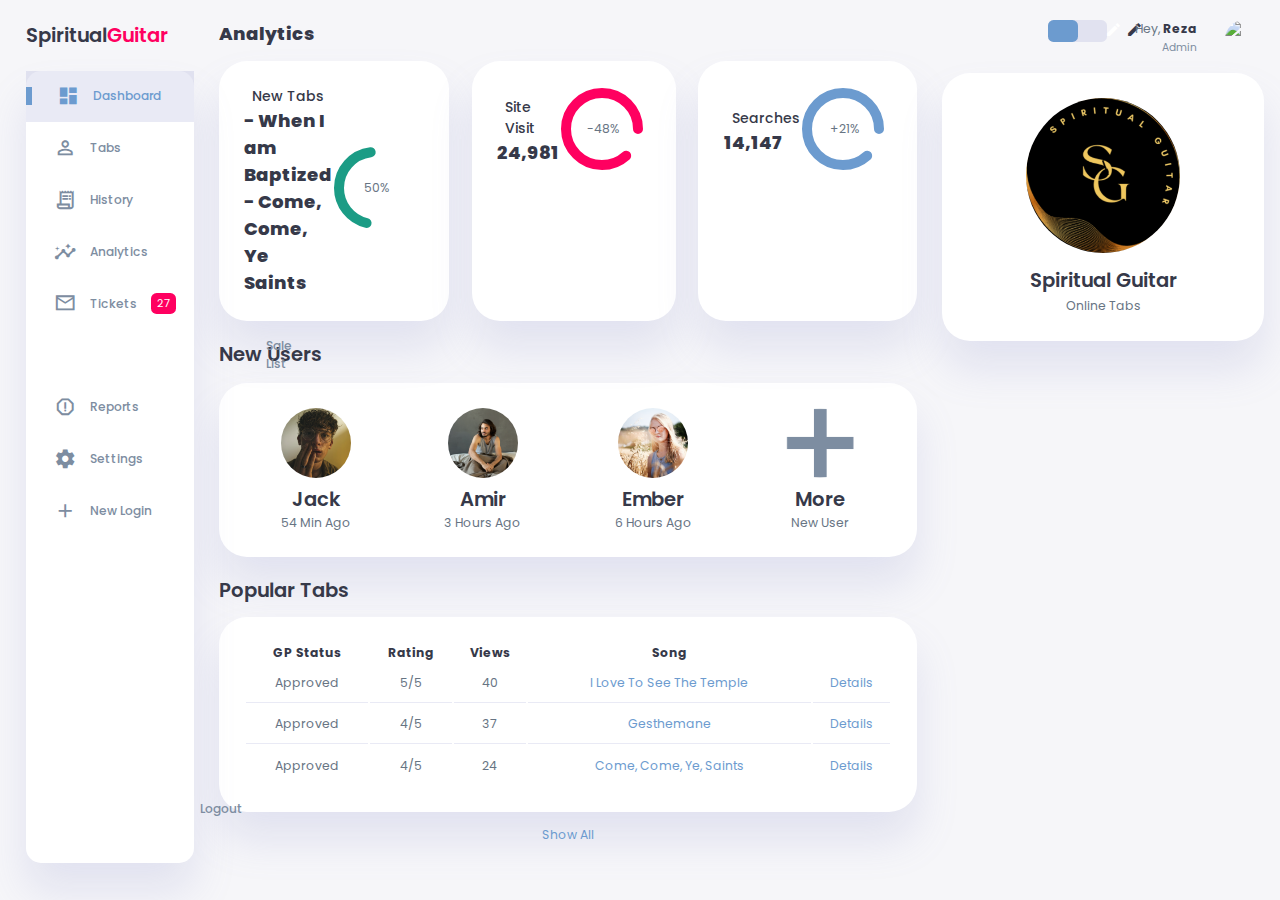
==== index.html @ ee1a5080 "Add files via upload" ====
<!DOCTYPE html>
<html lang="en">

<head>
    <meta charset="UTF-8">
    <meta name="viewport" content="width=device-width, initial-scale=1.0">
    <link href="https://fonts.googleapis.com/icon?family=Material+Icons+Sharp" rel="stylesheet">
    <link rel="stylesheet" href="style.css">
    <title>Responsive Dashboard Design #1 | AsmrProg</title>
</head>

<body>

  

    <div class="container">
        <!-- Sidebar Sectio                    <span class="material-icons-sharp">
n -->
        <aside>
            <div class="toggle">
                <div class="logo">
                    <h2>Spiritual<span class="danger">Guitar</span></h2>
                </div>
                <div class="close" id="close-btn">
                    <span class="material-icons-sharp">
                        close
                    </span>
                </div>
            </div>

            <div class="sidebar">
                <a href="#" class="active">
                    <span class="material-icons-sharp">
                        dashboard
                    </span>
                    <h3>Dashboard</h3>
                </a>
                <a href="tabs.html">
                    <span class="material-icons-sharp">
                        person_outline
                    </span>
                    <h3>Tabs</h3>
                </a>
                <a href="#">
                    <span class="material-icons-sharp">
                        receipt_long
                    </span>
                    <h3>History</h3>
                </a>
                <a href="#">
                    <span class="material-icons-sharp">
                        insights
                    </span>
                    <h3>Analytics</h3>
                </a>
                <a href="#">
                    <span class="material-icons-sharp">
                        mail_outline
                    </span>
                    <h3>Tickets</h3>
                    <span class="message-count">27</span>
                </a>
                <a href="#">
                    <span class="material-icons-sharp">
                        inventory
                    </span>
                    <h3>Sale List</h3>
                </a>
                <a href="#">
                    <span class="material-icons-sharp">
                        report_gmailerrorred
                    </span>
                    <h3>Reports</h3>
                </a>
                <a href="#">
                    <span class="material-icons-sharp">
                        settings
                    </span>
                    <h3>Settings</h3>
                </a>
                <a href="#">
                    <span class="material-icons-sharp">
                        add
                    </span>
                    <h3>New Login</h3>
                </a>
                <a href="#">
                    <span class="material-icons-sharp">
                        logout
                    </span>
                    <h3>Logout</h3>
                </a>
            </div>
        </aside>
        <!-- End of Sidebar Section -->

        <!-- Main Content -->
        <main>
            <h1>Analytics</h1>
            <!-- Analyses -->
            <div class="analyse">
                <div class="sales">
                    <div class="status">
                        <div class="info">
                            <h3>New Tabs</h3>
                  
                            <h1>- When I am Baptized</h1>
                            <h1>- Come, Come, Ye Saints</h1>
                        </div>
                        <div class="progresss">
                            <svg>
                                <circle cx="38" cy="38" r="36"></circle>
                            </svg>
                            <div class="percentage">
                                <p>50%</p>
                            </div>
                        </div>
                    </div>
                </div>
                <div class="visits">
                    <div class="status">
                        <div class="info">
                            <h3>Site Visit</h3>
                            <h1>24,981</h1>
                        </div>
                        <div class="progresss">
                            <svg>
                                <circle cx="38" cy="38" r="36"></circle>
                            </svg>
                            <div class="percentage">
                                <p>-48%</p>
                            </div>
                        </div>
                    </div>
                </div>
                <div class="searches">
                    <div class="status">
                        <div class="info">
                            <h3>Searches</h3>
                            <h1>14,147</h1>
                        </div>
                        <div class="progresss">
                            <svg>
                                <circle cx="38" cy="38" r="36"></circle>
                            </svg>
                            <div class="percentage">
                                <p>+21%</p>
                            </div>
                        </div>
                    </div>
                </div>
            </div>
            <!-- End of Analyses -->

            <!-- New Users Section -->
            <div class="new-users">
                <h2>New Users</h2>
                <div class="user-list">
                    <div class="user">
                        <img src="profile-2.jpg">
                        <h2>Jack</h2>
                        <p>54 Min Ago</p>
                    </div>
                    <div class="user">
                        <img src="profile-3.jpg">
                        <h2>Amir</h2>
                        <p>3 Hours Ago</p>
                    </div>
                    <div class="user">
                        <img src="profile-4.jpg">
                        <h2>Ember</h2>
                        <p>6 Hours Ago</p>
                    </div>
                    <div class="user">
                        <img src="plus.png">
                        <h2>More</h2>
                        <p>New User</p>
                    </div>
                </div>
            </div>
            <!-- End of New Users Section -->

            <!-- Recent Orders Table -->
            <div class="recent-orders">
                <h2>Popular Tabs</h2>
                <table>
                    <thead>
                        <tr>
                            <th>GP Status</th>
                            <th>Rating</th>
                            <th>Views</th>
                            <th>Song</th>
                            <th></th>
                        </tr>
                    </thead>
                    <tbody></tbody>
                </table>
                <a href="#">Show All</a>
            </div>
            <!-- End of Recent Orders -->

        </main>
        <!-- End of Main Content -->

        <!-- Right Section -->
        <div class="right-section">
            <div class="nav">
                <button id="menu-btn">
                    <span class="material-icons-sharp">
                        menu
                    </span>
                </button>
                <div class="dark-mode">
                    <span class="material-icons-sharp active">
                        light_mode
                    </span>
                    <span class="material-icons-sharp">
                        dark_mode
                    </span>
                </div>

                <div class="profile">
                    <div class="info">
                        <p>Hey, <b>Reza</b></p>
                        <small class="text-muted">Admin</small>
                    </div>
                    <div class="profile-photo">
                        <img src="images/profile-1.jpg">
                    </div>
                </div>

            </div>
            <!-- End of Nav -->

            <div class="user-profile">
                <div class="logo">
                    <img src="Untitled design.png">
                    <h2>Spiritual Guitar</h2>
                    <p>Online Tabs</p>
                </div>
            </div>

           
        </div>


    </div>

    <script src="orders.js"></script>
    <script src="index.js"></script>
</body>

</html>
---- style.css ----
@import url('https://fonts.googleapis.com/css2?family=Poppins:wght@300;400;500;600;700;800&display=swap');

:root{
    --color-primary: #6C9BCF;
    --color-danger: #FF0060;
    --color-success: #1B9C85;
    --color-warning: #F7D060;
    --color-white: #fff;
    --color-info-dark: #7d8da1;
    --color-dark: #363949;
    --color-light: rgba(132, 139, 200, 0.18);
    --color-dark-variant: #677483;
    --color-background: #f6f6f9;

    --card-border-radius: 2rem;
    --border-radius-1: 0.4rem;
    --border-radius-2: 1.2rem;

    --card-padding: 1.8rem;
    --padding-1: 1.2rem;

    --box-shadow: 0 2rem 3rem var(--color-light);
}

.dark-mode-variables{
    --color-background: #181a1e;
    --color-white: #202528;
    --color-dark: #edeffd;
    --color-dark-variant: #a3bdcc;
    --color-light: rgba(0, 0, 0, 0.4);
    --box-shadow: 0 2rem 3rem var(--color-light);
}

*{
    margin: 0;
    padding: 0;
    outline: 0;
    appearance: 0;
    border: 0;
    text-decoration: none;
    box-sizing: border-box;
}

html{
    font-size: 14px;
}

body{
    width: 100vw;
    height: 100vh;
    font-family: 'Poppins', sans-serif;
    font-size: 0.88rem;
    user-select: none;
    overflow-x: hidden;
    color: var(--color-dark);
    background-color: var(--color-background);
}

a{
    color: var(--color-dark);
}

img{
    display: block;
    width: 100%;
    object-fit: cover;
}

h1{
    font-weight: 800;
    font-size: 1.3rem;
}

h2{
    font-weight: 600;
    font-size: 1.4rem;
}

h3{
    font-weight: 500;
    font-size: 0.87rem;
}

small{
    font-size: 0.76rem;
}

p{
    color: var(--color-dark-variant);
}

b{
    color: var(--color-dark);
}

.text-muted{
    color: var(--color-info-dark);
}

.primary{
    color: var(--color-primary);
}

.danger{
    color: var(--color-danger);
}

.success{
    color: var(--color-success);
}

.warning{
    color: var(--color-warning);
}

.container{
    display: grid;
    width: 96%;
    margin: 0 auto;
    gap: 1.8rem;
    grid-template-columns: 12rem auto 23rem;
}

aside{
    height: 100vh;
}

aside .toggle{
    display: flex;
    align-items: center;
    justify-content: space-between;
    margin-top: 1.4rem;
}

aside .toggle .logo{
    display: flex;
    gap: 0.5rem;
}

aside .toggle .logo img{
    width: 2rem;
    height: 2rem;
}

aside .toggle .close{
    padding-right: 1rem;
    display: none;
}

aside .sidebar{
    display: flex;
    flex-direction: column;
    background-color: var(--color-white);
    box-shadow: var(--box-shadow);
    border-radius: 15px;
    height: 88vh;
    position: relative;
    top: 1.5rem;
    transition: all 0.3s ease;
}

aside .sidebar:hover{
    box-shadow: none;
}

aside .sidebar a{
    display: flex;
    align-items: center;
    color: var(--color-info-dark);
    height: 3.7rem;
    gap: 1rem;
    position: relative;
    margin-left: 2rem;
    transition: all 0.3s ease;
}

aside .sidebar a span{
    font-size: 1.6rem;
    transition: all 0.3s ease;
}

aside .sidebar a:last-child{
    position: absolute;
    bottom: 2rem;
    width: 100%;
}

aside .sidebar a.active{
    width: 100%;
    color: var(--color-primary);
    background-color: var(--color-light);
    margin-left: 0;
}

aside .sidebar a.active::before{
    content: '';
    width: 6px;
    height: 18px;
    background-color: var(--color-primary);
}

aside .sidebar a.active span{
    color: var(--color-primary);
    margin-left: calc(1rem - 3px);
}

aside .sidebar a:hover{
    color: var(--color-primary);
}

aside .sidebar a:hover span{
    margin-left: 0.6rem;
}

aside .sidebar .message-count{
    background-color: var(--color-danger);
    padding: 2px 6px;
    color: var(--color-white);
    font-size: 11px;
    border-radius: var(--border-radius-1);
}

main{
    margin-top: 1.4rem;
}

main .analyse{
    display: grid;
    grid-template-columns: repeat(3, 1fr);
    gap: 1.6rem;
}

main .analyse > div{
    background-color: var(--color-white);
    padding: var(--card-padding);
    border-radius: var(--card-border-radius);
    margin-top: 1rem;
    box-shadow: var(--box-shadow);
    cursor: pointer;
    transition: all 0.3s ease;
}
images/
main .analyse > div:hover{
    box-shadow: none;
}

main .analyse > div .status{
    display: flex;
    align-items: center;
    justify-content: space-between;
}

main .analyse h3{
    margin-left: 0.6rem;
    font-size: 1rem;
}

main .analyse .progresss{
    position: relative;
    width: 92px;
    height: 92px;
    border-radius: 50%;
}

main .analyse svg{
    width: 7rem;
    height: 7rem;
}

main .analyse svg circle{
    fill: none;
    stroke-width: 10;
    stroke-linecap: round;
    transform: translate(5px, 5px);
}

main .analyse .sales svg circle{
    stroke: var(--color-success);
    stroke-dashoffset: -65;
    stroke-dasharray: 100;
}

main .analyse .visits svg circle{
    stroke: var(--color-danger);
    stroke-dashoffset: -30;
    stroke-dasharray: 200;
}

main .analyse .searches svg circle{
    stroke: var(--color-primary);
    stroke-dashoffset: -30;
    stroke-dasharray: 200;
}

main .analyse .progresss .percentage{
    position: absolute;
    top: -3px;
    left: -1px;
    display: flex;
    align-items: center;
    justify-content: center;
    height: 100%;
    width: 100%;
}

main .new-users{
    margin-top: 1.3rem;
}

main .new-users .user-list{
    background-color: var(--color-white);
    padding: var(--card-padding);
    border-radius: var(--card-border-radius);
    margin-top: 1rem;
    box-shadow: var(--box-shadow);
    display: flex;
    justify-content: space-around;
    flex-wrap: wrap;
    gap: 1.4rem;
    cursor: pointer;
    transition: all 0.3s ease;
}

main .new-users .user-list:hover{
    box-shadow: none;
}

main .new-users .user-list .user{
    display: flex;
    flex-direction: column;
    align-items: center;
    justify-content: center;
}

main .new-users .user-list .user img{
    width: 5rem;
    height: 5rem;
    margin-bottom: 0.4rem;
    border-radius: 50%;
}

main .recent-orders{
    margin-top: 1.3rem;
}

main .recent-orders h2{
    margin-bottom: 0.8rem;
}

main .recent-orders table{
    background-color: var(--color-white);
    width: 100%;
    padding: var(--card-padding);
    text-align: center;
    box-shadow: var(--box-shadow);
    border-radius: var(--card-border-radius);
    transition: all 0.3s ease;
}

main .recent-orders table:hover{
    box-shadow: none;
}

main table tbody td{
    height: 2.8rem;
    border-bottom: 1px solid var(--color-light);
    color: var(--color-dark-variant);
}

main table tbody tr:last-child td{
    border: none;
}

main .recent-orders a{
    text-align: center;
    display: block;
    margin: 1rem auto;
    color: var(--color-primary);
}

.right-section{
    margin-top: 1.4rem;
}

.right-section .nav{
    display: flex;
    justify-content: end;
    gap: 2rem;
}

.right-section .nav button{
    display: none;
}

.right-section .dark-mode{
    background-color: var(--color-light);
    display: flex;
    justify-content: space-between;
    align-items: center;
    height: 1.6rem;
    width: 4.2rem;
    cursor: pointer;
    border-radius: var(--border-radius-1);
}

.right-section .dark-mode span{
    font-size: 1.2rem;
    width: 50%;
    height: 100%;
    display: flex;
    align-items: center;
    justify-content: center;
}

.right-section .dark-mode span.active{
    background-color: var(--color-primary);
    color: white;
    border-radius: var(--border-radius-1);
}

.right-section .nav .profile{
    display: flex;
    gap: 2rem;
    text-align: right;
}

.right-section .nav .profile .profile-photo{
    width: 2.8rem;
    height: 2.8rem;
    border-radius: 50%;
    overflow: hidden;
}

.right-section .user-profile{
    display: flex;
    justify-content: center;
    text-align: center;
    margin-top: 1rem;
    background-color: var(--color-white);
    padding: var(--card-padding);
    border-radius: var(--card-border-radius);
    box-shadow: var(--box-shadow);
    cursor: pointer;
    transition: all 0.3s ease;
}

.right-section .user-profile:hover{
    box-shadow: none;
}

.right-section .user-profile img{
    width: 11rem;
    height: auto;
    margin-bottom: 0.8rem;
    border-radius: 50%;
}

.right-section .user-profile h2{
    margin-bottom: 0.2rem;
}

.right-section .reminders{
    margin-top: 2rem;
}

.right-section .reminders .header{
    display: flex;
    align-items: center;
    justify-content: space-between;
    margin-bottom: 0.8rem;
}

.right-section .reminders .header span{
    padding: 10px;
    box-shadow: var(--box-shadow);
    background-color: var(--color-white);
    border-radius: 50%;
}

.right-section .reminders .notification{
    background-color: var(--color-white);
    display: flex;
    align-items: center;
    gap: 1rem;
    margin-bottom: 0.7rem;
    padding: 1.4rem var(--card-padding);
    border-radius: var(--border-radius-2);
    box-shadow: var(--box-shadow);
    cursor: pointer;
    transition: all 0.3s ease;
}

.right-section .reminders .notification:hover{
    box-shadow: none;
}

.right-section .reminders .notification .content{
    display: flex;
    justify-content: space-between;
    align-items: center;
    margin: 0;
    width: 100%;
}

.right-section .reminders .notification .icon{
    padding: 0.6rem;
    color: var(--color-white);
    background-color: var(--color-success);
    border-radius: 20%;
    display: flex;
}

.right-section .reminders .notification.deactive .icon{
    background-color: var(--color-danger);
}

.right-section .reminders .add-reminder{
    background-color: var(--color-white);
    border: 2px dashed var(--color-primary);
    color: var(--color-primary);
    display: flex;
    align-items: center;
    justify-content: center;
    cursor: pointer;
}

.right-section .reminders .add-reminder:hover{
    background-color: var(--color-primary);
    color: white;
}

.right-section .reminders .add-reminder div{
    display: flex;
    align-items: center;
    gap: 0.6rem;
}



@media screen and (max-width: 1200px) {
    .container{
        width: 95%;
        grid-template-columns: 7rem auto 23rem;
    }

    aside .logo h2{
        display: none;
    }

    aside .sidebar h3{
        display: none;
    }

    aside .sidebar a{
        width: 5.6rem;
    }

    aside .sidebar a:last-child{
        position: relative;
        margin-top: 1.8rem;
    }

    main .analyse{
        grid-template-columns: 1fr;
        gap: 0;
    }

    main .new-users .user-list .user{
        flex-basis: 40%;
    }

    main .recent-orders {
        width: 94%;
        position: absolute;
        left: 50%;
        transform: translateX(-50%);
        margin: 2rem 0 0 0.8rem;
    }

    main .recent-orders table{
        width: 83vw;
    }

    main table thead tr th:last-child,
    main table thead tr th:first-child{
        display: none;
    }

    main table tbody tr td:last-child,
    main table tbody tr td:first-child{
        display: none;
    }

}

@media screen and (max-width: 768px) {
    .container{
        width: 100%;
        grid-template-columns: 1fr;
        padding: 0 var(--padding-1);
    }

    aside{
        position: fixed;
        background-color: var(--color-white);
        width: 15rem;
        z-index: 3;
        box-shadow: 1rem 3rem 4rem var(--color-light);
        height: 100vh;
        left: -100%;
        display: none;
        animation: showMenu 0.4s ease forwards;
    }

    @keyframes showMenu {
       to{
        left: 0;
       } 
    }

    aside .logo{
        margin-left: 1rem;
    }

    aside .logo h2{
        display: inline;
    }

    aside .sidebar h3{
        display: inline;
    }

    aside .sidebar a{
        width: 100%;
        height: 3.4rem;
    }

    aside .sidebar a:last-child{
        position: absolute;
        bottom: 5rem;
    }

    aside .toggle .close{
        display: inline-block;
        cursor: pointer;
    }

    main{
        margin-top: 8rem;
        padding: 0 1rem;
    }

    main .new-users .user-list .user{
        flex-basis: 35%;
    }

    main .recent-orders{
        position: relative;
        margin: 3rem 0 0 0;
        width: 100%;
    }

    main .recent-orders table{
        width: 100%;
        margin: 0;
    }

    .right-section{
        width: 94%;
        margin: 0 auto 4rem;
    }

    .right-section .nav{
        position: fixed;
        top: 0;
        left: 0;
        align-items: center;
        background-color: var(--color-white);
        padding: 0 var(--padding-1);
        height: 4.6rem;
        width: 100%;
        z-index: 2;
        box-shadow: 0 1rem 1rem var(--color-light);
        margin: 0;
    }

    .right-section .nav .dark-mode{
        width: 4.4rem;
        position: absolute;
        left: 66%;
    }

    .right-section .profile .info{
        display: none;
    }

    .right-section .nav button{
        display: inline-block;
        background-color: transparent;
        cursor: pointer;
        color: var(--color-dark);
        position: absolute;
        left: 1rem;
    }

    .right-section .nav button span{
        font-size: 2rem;
    }

}
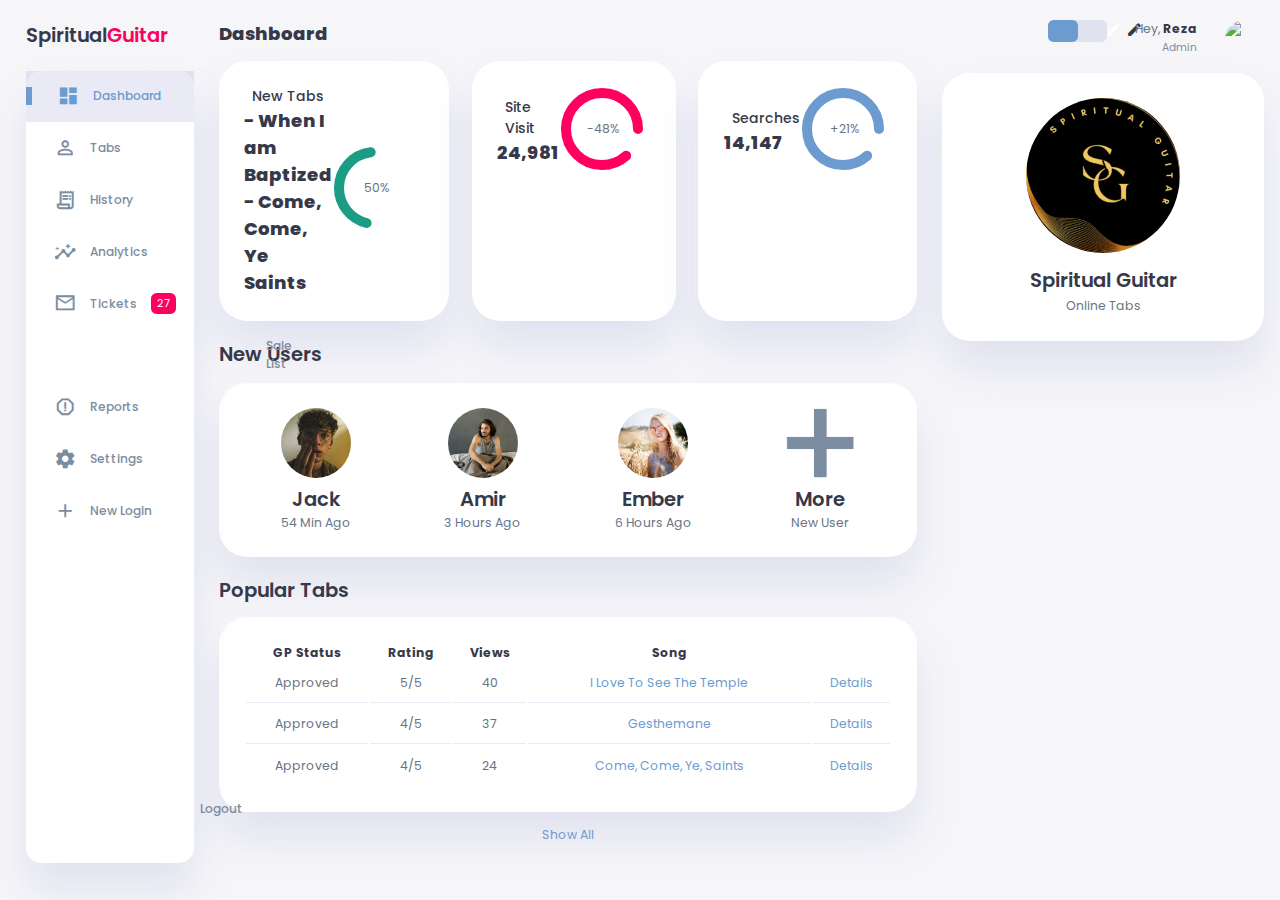
==== commit 3c122158: "Add files via upload" ====
--- a/index.html
+++ b/index.html
@@ -11,6 +11,7 @@
 
 <body>
 
+
   
 
     <div class="container">
@@ -96,7 +97,7 @@
 
         <!-- Main Content -->
         <main>
-            <h1>Analytics</h1>
+            <h1>Dashboard</h1>
             <!-- Analyses -->
             <div class="analyse">
                 <div class="sales">
@@ -248,6 +249,7 @@
 
     <script src="orders.js"></script>
     <script src="index.js"></script>
+    <script src="darkMode.js"></script>
 </body>
 
 </html>--- a/style.css
+++ b/style.css
@@ -30,6 +30,17 @@
     --color-light: rgba(0, 0, 0, 0.4);
     --box-shadow: 0 2rem 3rem var(--color-light);
 }
+
+header {
+height: 75px;
+with: 250px;
+font-size: 2.5rem;
+background: rgb(255,129,0);
+background: linear-gradient(90deg, rgba(255,129,0,1) 0%, rgba(189,53,53,1) 100%, rgba(0,212,255,1) 100%);
+padding:5%;
+;
+}
+
 
 *{
     margin: 0;
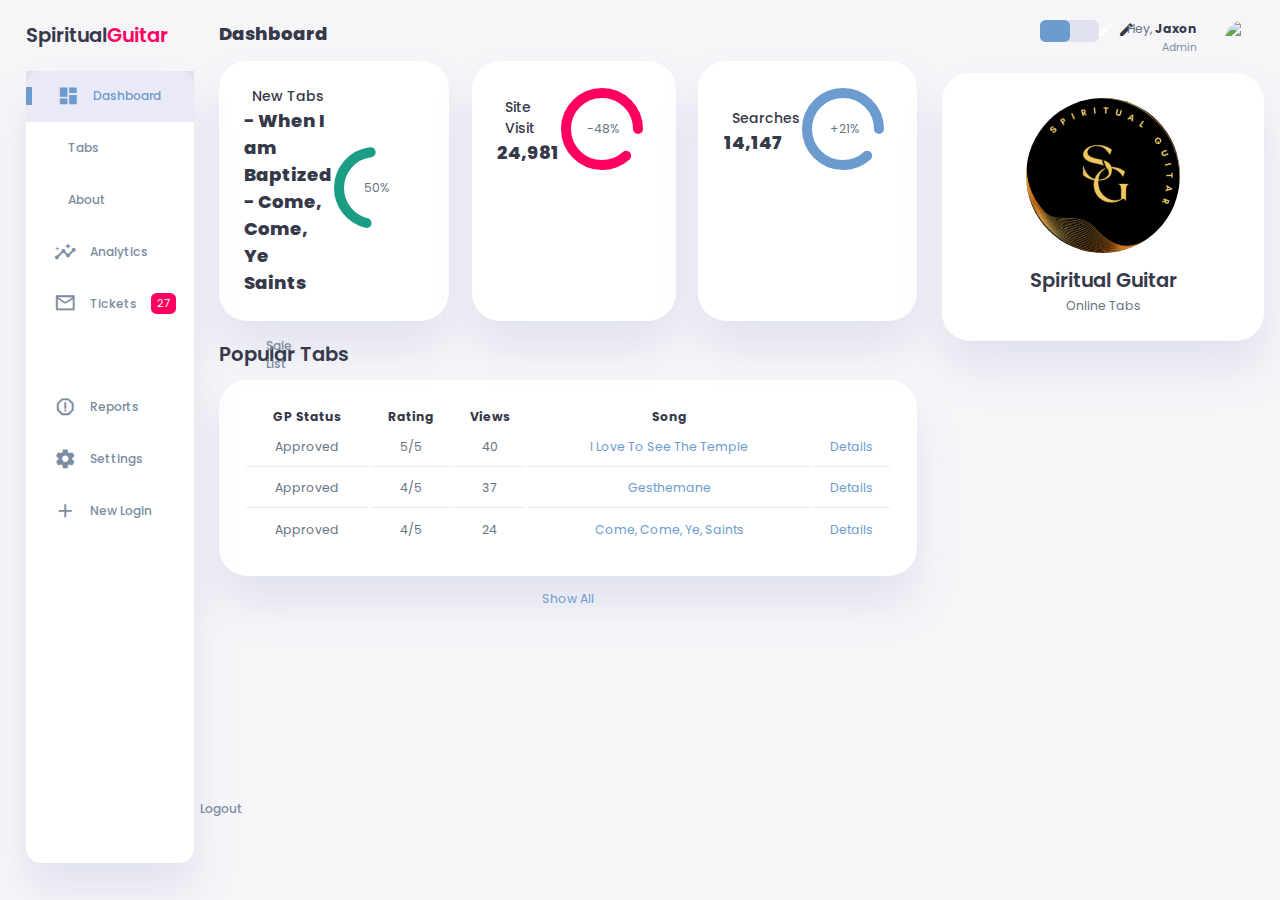
==== commit 4026a014: "Add files via upload" ====
--- a/index.html
+++ b/index.html
@@ -38,15 +38,14 @@
                 </a>
                 <a href="tabs.html">
                     <span class="material-icons-sharp">
-                        person_outline
-                    </span>
+                        <ion-icon name="musical-notes"></ion-icon>                    </span>
                     <h3>Tabs</h3>
                 </a>
-                <a href="#">
-                    <span class="material-icons-sharp">
-                        receipt_long
-                    </span>
-                    <h3>History</h3>
+                <a href="About.html">
+                    <span class="material-icons-sharp">
+                        <ion-icon name="information-outline"></ion-icon>
+                    </span>
+                    <h3>About</h3>
                 </a>
                 <a href="#">
                     <span class="material-icons-sharp">
@@ -154,31 +153,7 @@
             <!-- End of Analyses -->
 
             <!-- New Users Section -->
-            <div class="new-users">
-                <h2>New Users</h2>
-                <div class="user-list">
-                    <div class="user">
-                        <img src="profile-2.jpg">
-                        <h2>Jack</h2>
-                        <p>54 Min Ago</p>
-                    </div>
-                    <div class="user">
-                        <img src="profile-3.jpg">
-                        <h2>Amir</h2>
-                        <p>3 Hours Ago</p>
-                    </div>
-                    <div class="user">
-                        <img src="profile-4.jpg">
-                        <h2>Ember</h2>
-                        <p>6 Hours Ago</p>
-                    </div>
-                    <div class="user">
-                        <img src="plus.png">
-                        <h2>More</h2>
-                        <p>New User</p>
-                    </div>
-                </div>
-            </div>
+            
             <!-- End of New Users Section -->
 
             <!-- Recent Orders Table -->
@@ -222,7 +197,7 @@
 
                 <div class="profile">
                     <div class="info">
-                        <p>Hey, <b>Reza</b></p>
+                        <p>Hey, <b>Jaxon</b></p>
                         <small class="text-muted">Admin</small>
                     </div>
                     <div class="profile-photo">
@@ -250,6 +225,8 @@
     <script src="orders.js"></script>
     <script src="index.js"></script>
     <script src="darkMode.js"></script>
+    <script type="module" src="https://unpkg.com/ionicons@7.1.0/dist/ionicons/ionicons.esm.js"></script>
+<script nomodule src="https://unpkg.com/ionicons@7.1.0/dist/ionicons/ionicons.js"></script>
 </body>
 
 </html>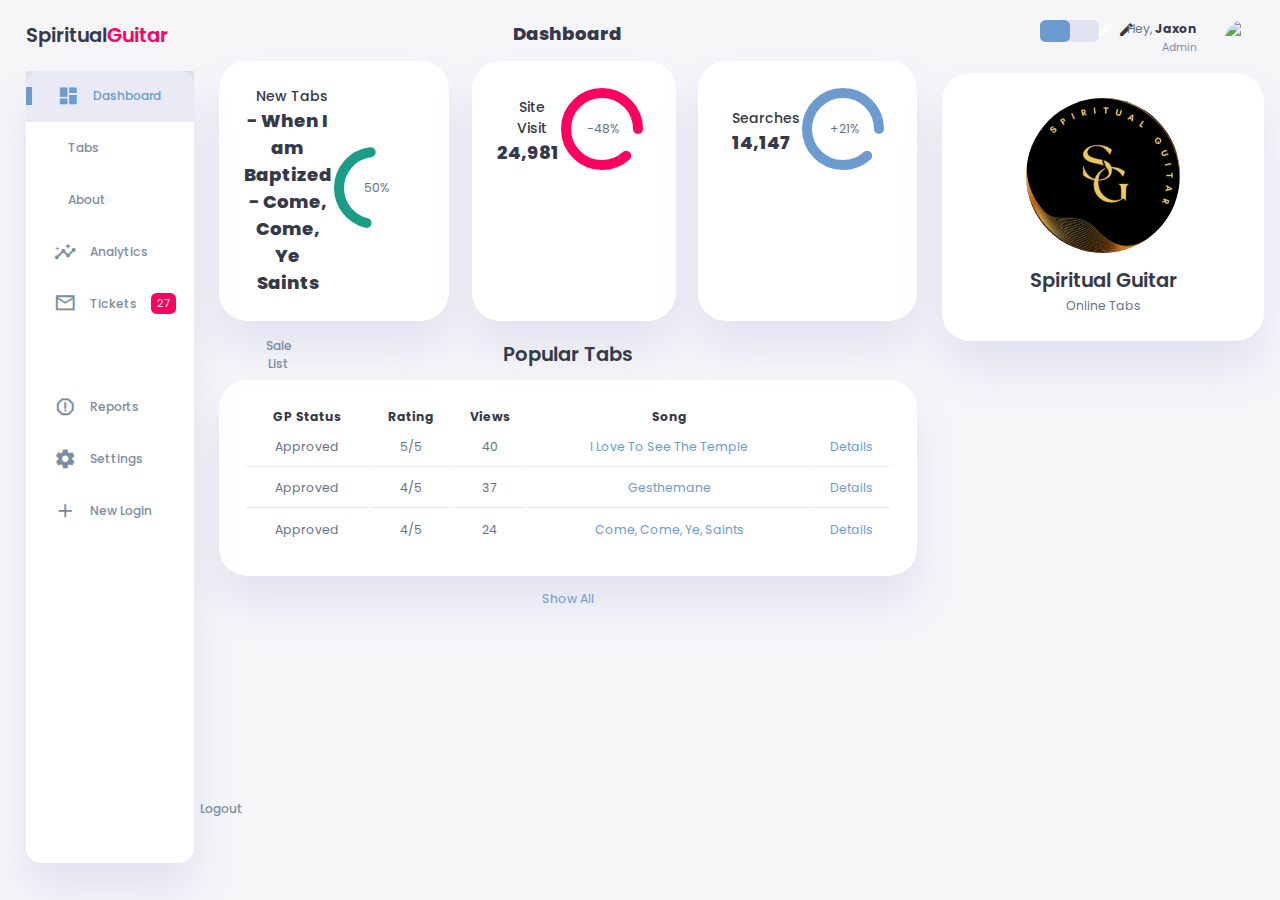
==== commit 490e1ad6: "Add files via upload" ====
--- a/index.html
+++ b/index.html
@@ -10,6 +10,11 @@
 </head>
 
 <body>
+
+    <div class="notification" id="notification">
+        <p>Welcome! Want to join the newsletter? <a href="form.html" style="color: white;">Sign Up!! It's Free</a></p>
+        <span class="close-button" onclick="closeNotification()"><div class="x"><ion-icon name="close-outline"></ion-icon></div></span>
+    </div>
 
 
   
@@ -223,7 +228,7 @@
     </div>
 
     <script src="orders.js"></script>
-    <script src="index.js"></script>
+    <script src="tabs.js"></script>
     <script src="darkMode.js"></script>
     <script type="module" src="https://unpkg.com/ionicons@7.1.0/dist/ionicons/ionicons.esm.js"></script>
 <script nomodule src="https://unpkg.com/ionicons@7.1.0/dist/ionicons/ionicons.js"></script>
--- a/style.css
+++ b/style.css
@@ -22,6 +22,120 @@
     --box-shadow: 0 2rem 3rem var(--color-light);
 }
 
+/* styles.css */
+
+body {
+    margin: 0;
+    display: flex;
+    justify-content: center;
+    align-items: center;
+    min-height: 100vh;
+    background-color: #f0f0f0;
+    font-family: Arial, sans-serif;
+}
+
+
+.x {
+    cursor:pointer;
+    font-size: 2.5rem;
+    text-align: right;
+}
+
+
+
+.news {
+    cursor: pointer;
+    font-size: 2.5rem;
+    text-align: left;
+}
+.notification {
+    background-color: rgb(0, 0, 0, 0.5);
+    padding: 15px;
+    color: white;
+    border-radius: 8px;
+    box-shadow: 0 2px 5px rgba(0, 0, 0, 0.1);
+    width: 300px; /* Adjust width as needed */
+    text-align: left;
+    
+    backdrop-filter: blur(14px); /* Background blur */
+    z-index: 1; /* Place notification above other content */
+    position: fixed;
+    top: -100%; /* Initially off-screen */
+    left: 50%;
+    transform: translateX(-50%);
+    animation: slideDown 1s ease-in-out forwards; /* Animation name, duration, easing */
+}
+
+/* Keyframes for slide down animation */
+@keyframes slideDown {
+    0% {
+        top: -100%;
+    }
+    100% {
+        top: 1%;
+    }
+}
+
+@keyframes slideUp {
+    0% {
+        top: 1%;
+    }
+    100% {
+        top: -100%;
+    }
+}
+
+.notification p {
+    font-size: 16px;
+    margin: 0;
+    padding: 5px;
+    color: white;
+}
+
+.notification a {
+    color: #007bff;
+    text-decoration: none;
+    font-weight: bold;
+}
+
+.notification a:hover {
+    text-decoration: underline;
+}
+
+/* Additional styles for page layout */
+.container {
+    text-align: center;
+    margin: 20px;
+}
+
+.header {
+    font-size: 24px;
+    font-weight: bold;
+    margin-bottom: 10px;
+}
+
+.subheader {
+    font-size: 18px;
+    color: #666;
+}
+
+/* Styles for the refresh button */
+.refresh-button {
+    margin-top: 20px;
+    padding: 10px 20px;
+    background-color: #007bff;
+    color: #fff;
+    border: none;
+    border-radius: 5px;
+    cursor: pointer;
+    font-size: 16px;
+}
+
+.refresh-button:hover {
+    background-color: #0056b3;
+}
+
+
 .dark-mode-variables{
     --color-background: #181a1e;
     --color-white: #202528;
@@ -33,7 +147,7 @@
 
 header {
 height: 75px;
-with: 250px;
+width: 250px;
 font-size: 2.5rem;
 background: rgb(255,129,0);
 background: linear-gradient(90deg, rgba(255,129,0,1) 0%, rgba(189,53,53,1) 100%, rgba(0,212,255,1) 100%);
